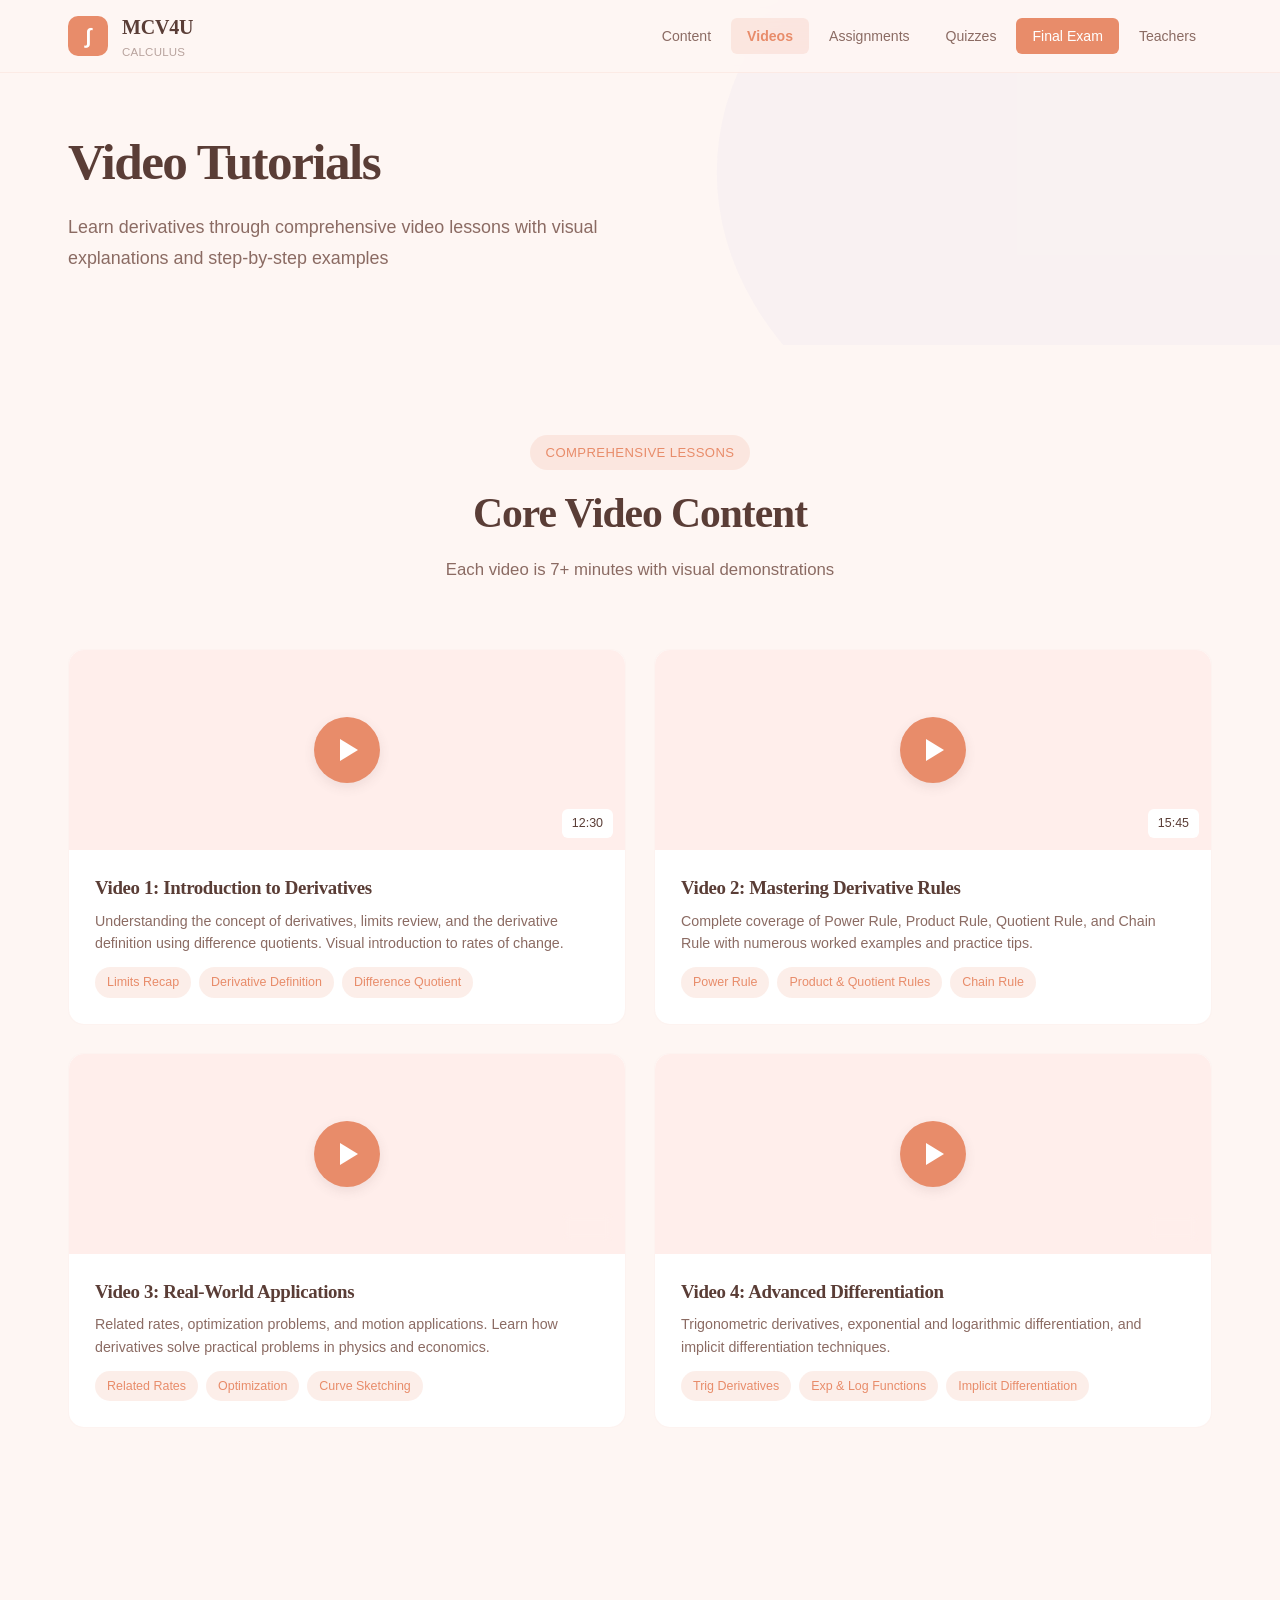
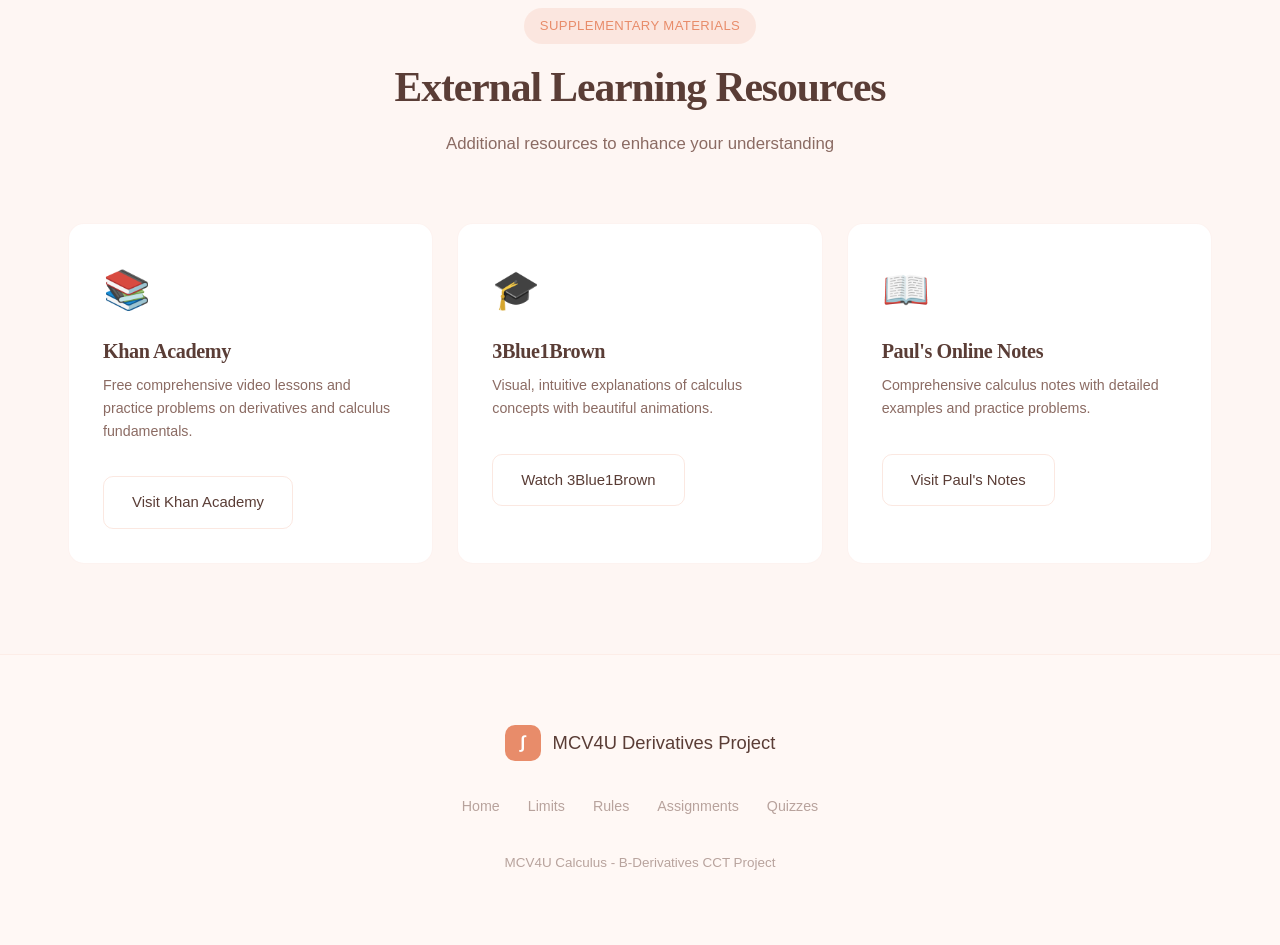
==== videos.html @ 9e5e5e5b "Add files via upload" ====
<!DOCTYPE html>
<html lang="en">
<head>
    <meta charset="UTF-8">
    <meta name="viewport" content="width=device-width, initial-scale=1.0">
    <title>Video Tutorials - MCV4U Derivatives</title>
    <link rel="stylesheet" href="css/style.css">
</head>
<body>
    <nav class="navbar">
        <div class="nav-container">
            <a href="index.html" class="logo">
                <span class="logo-icon">∫</span>
                <span class="logo-text">MCV4U <span class="logo-sub">Calculus</span></span>
            </a>
            <button class="mobile-menu-btn">
                <span></span>
                <span></span>
                <span></span>
            </button>
            <ul class="nav-menu" id="navMenu">
                <li class="nav-item dropdown">
                    <a href="#" class="nav-link">Content</a>
                    <div class="dropdown-content">
                        <a href="limits.html">Limits & Continuity</a>
                        <a href="differentiability.html">Differentiability</a>
                        <a href="rules.html">Derivative Rules</a>
                        <a href="applications.html">Applications</a>
                    </div>
                </li>
                <li class="nav-item"><a href="videos.html" class="nav-link active">Videos</a></li>
                <li class="nav-item"><a href="assignments.html" class="nav-link">Assignments</a></li>
                <li class="nav-item"><a href="quizzes.html" class="nav-link">Quizzes</a></li>
                <li class="nav-item"><a href="final-exam.html" class="nav-link highlight">Final Exam</a></li>
                <li class="nav-item"><a href="teachers.html" class="nav-link">Teachers</a></li>
            </ul>
        </div>
    </nav>

    <section class="page-hero">
        <div class="container">
            <h1>Video Tutorials</h1>
            <p>Learn derivatives through comprehensive video lessons with visual explanations and step-by-step examples</p>
        </div>
    </section>

    <section class="content-section">
        <div class="container">
            <div class="section-header">
                <span class="section-tag">Comprehensive Lessons</span>
                <h2 class="section-title">Core Video Content</h2>
                <p class="section-desc">Each video is 7+ minutes with visual demonstrations</p>
            </div>

            <div class="video-grid">
                <div class="video-card">
                    <div class="video-placeholder">
                        <div class="play-btn" onclick="alert('Video 1: Introduction to Derivatives would play here')"></div>
                        <span class="video-duration">12:30</span>
                    </div>
                    <div class="video-info">
                        <h3>Video 1: Introduction to Derivatives</h3>
                        <p>Understanding the concept of derivatives, limits review, and the derivative definition using difference quotients. Visual introduction to rates of change.</p>
                        <ul class="topic-list" style="margin-top: 12px;">
                            <li>Limits Recap</li>
                            <li>Derivative Definition</li>
                            <li>Difference Quotient</li>
                        </ul>
                    </div>
                </div>

                <div class="video-card">
                    <div class="video-placeholder">
                        <div class="play-btn" onclick="alert('Video 2: Derivative Rules would play here')"></div>
                        <span class="video-duration">15:45</span>
                    </div>
                    <div class="video-info">
                        <h3>Video 2: Mastering Derivative Rules</h3>
                        <p>Complete coverage of Power Rule, Product Rule, Quotient Rule, and Chain Rule with numerous worked examples and practice tips.</p>
                        <ul class="topic-list" style="margin-top: 12px;">
                            <li>Power Rule</li>
                            <li>Product & Quotient Rules</li>
                            <li>Chain Rule</li>
                        </ul>
                    </div>
                </div>

                <div class="video-card">
                    <div class="video-placeholder">
                        <div class="play-btn" onclick="alert('Video 3: Applications of Derivatives would play here')"></div>
                        <span class="video-duration">18:20</span>
                    </div>
                    <div class="video-info">
                        <h3>Video 3: Real-World Applications</h3>
                        <p>Related rates, optimization problems, and motion applications. Learn how derivatives solve practical problems in physics and economics.</p>
                        <ul class="topic-list" style="margin-top: 12px;">
                            <li>Related Rates</li>
                            <li>Optimization</li>
                            <li>Curve Sketching</li>
                        </ul>
                    </div>
                </div>

                <div class="video-card">
                    <div class="video-placeholder">
                        <div class="play-btn" onclick="alert('Video 4: Advanced Differentiation would play here')"></div>
                        <span class="video-duration">14:15</span>
                    </div>
                    <div class="video-info">
                        <h3>Video 4: Advanced Differentiation</h3>
                        <p>Trigonometric derivatives, exponential and logarithmic differentiation, and implicit differentiation techniques.</p>
                        <ul class="topic-list" style="margin-top: 12px;">
                            <li>Trig Derivatives</li>
                            <li>Exp & Log Functions</li>
                            <li>Implicit Differentiation</li>
                        </ul>
                    </div>
                </div>
            </div>
        </div>
    </section>

    <section class="content-section" style="background: var(--dark-2);">
        <div class="container">
            <div class="section-header">
                <span class="section-tag">Supplementary Materials</span>
                <h2 class="section-title">External Learning Resources</h2>
                <p class="section-desc">Additional resources to enhance your understanding</p>
            </div>

            <div class="resources-grid">
                <div class="resource-card">
                    <div class="resource-icon">📚</div>
                    <h3>Khan Academy</h3>
                    <p>Free comprehensive video lessons and practice problems on derivatives and calculus fundamentals.</p>
                    <a href="https://www.khanacademy.org/math/ap-calculus-ab/ab-differentiation-1" target="_blank" class="btn btn-secondary" style="margin-top: 16px;">Visit Khan Academy</a>
                </div>

                <div class="resource-card">
                    <div class="resource-icon">🎓</div>
                    <h3>3Blue1Brown</h3>
                    <p>Visual, intuitive explanations of calculus concepts with beautiful animations.</p>
                    <a href="https://www.youtube.com/playlist?list=PLZHQObOWTQDMsr9K-rj53DwVRMYO3t5Yr" target="_blank" class="btn btn-secondary" style="margin-top: 16px;">Watch 3Blue1Brown</a>
                </div>

                <div class="resource-card">
                    <div class="resource-icon">📖</div>
                    <h3>Paul's Online Notes</h3>
                    <p>Comprehensive calculus notes with detailed examples and practice problems.</p>
                    <a href="https://tutorial.math.lamar.edu/Classes/CalcI/CalcI.aspx" target="_blank" class="btn btn-secondary" style="margin-top: 16px;">Visit Paul's Notes</a>
                </div>
            </div>
        </div>
    </section>

    <footer class="footer">
        <div class="container">
            <div class="footer-content">
                <div class="footer-brand">
                    <span class="logo-icon">∫</span>
                    <span>MCV4U Derivatives Project</span>
                </div>
                <div class="footer-links">
                    <a href="index.html">Home</a>
                    <a href="limits.html">Limits</a>
                    <a href="rules.html">Rules</a>
                    <a href="assignments.html">Assignments</a>
                    <a href="quizzes.html">Quizzes</a>
                </div>
                <div class="footer-bottom">
                    <p>MCV4U Calculus - B-Derivatives CCT Project</p>
                </div>
            </div>
        </div>
    </footer>

    <script src="js/main.js"></script>
</body>
</html>
---- css/style.css ----
:root {
  --primary: #e88c6a;
  --primary-hover: #d97a58;
  --primary-light: rgba(232, 140, 106, 0.15);
  --secondary: #f4a6a0;
  --accent: #e85d9c;
  --success: #22c55e;
  --warning: #f59e0b;
  --danger: #ef4444;

  --bg-primary: #fef6f3;
  --bg-secondary: #fff8f5;
  --bg-tertiary: #ffeeeb;
  --bg-card: #ffffff;
  --bg-elevated: #fff0ec;

  --text-primary: #5a3d36;
  --text-secondary: #8b6b63;
  --text-muted: #b8a39d;
  --text-inverse: #ffffff;

  --border-subtle: rgba(232, 140, 106, 0.1);
  --border-light: rgba(232, 140, 106, 0.2);
  --border-medium: rgba(232, 140, 106, 0.3);

  --shadow-sm: 0 1px 2px rgba(90, 61, 54, 0.08);
  --shadow-md: 0 4px 12px rgba(90, 61, 54, 0.1);
  --shadow-lg: 0 8px 24px rgba(90, 61, 54, 0.12);
  --shadow-xl: 0 16px 48px rgba(90, 61, 54, 0.15);
  --shadow-glow: 0 0 40px rgba(232, 140, 106, 0.2);

  --radius-sm: 6px;
  --radius-md: 10px;
  --radius-lg: 16px;
  --radius-xl: 24px;
}

* {
  margin: 0;
  padding: 0;
  box-sizing: border-box;
}

html {
  scroll-behavior: smooth;
}

body {
  font-family:
    "Inter",
    -apple-system,
    BlinkMacSystemFont,
    "Segoe UI",
    sans-serif;
  background-color: var(--bg-primary);
  color: var(--text-primary);
  line-height: 1.65;
  overflow-x: hidden;
  -webkit-font-smoothing: antialiased;
  -moz-osx-font-smoothing: grayscale;
}

::selection {
  background-color: var(--primary);
  color: var(--text-inverse);
}

h1,
h2,
h3,
h4,
h5,
h6 {
  font-family: "Playfair Display", Georgia, serif;
  font-weight: 600;
  line-height: 1.25;
  letter-spacing: -0.02em;
  color: var(--text-primary);
}

a {
  text-decoration: none;
  color: inherit;
  transition: all 0.25s cubic-bezier(0.4, 0, 0.2, 1);
}

ul {
  list-style: none;
}

.container {
  max-width: 1200px;
  margin: 0 auto;
  padding: 0 28px;
}

/* Buttons */
.btn {
  display: inline-flex;
  align-items: center;
  justify-content: center;
  gap: 8px;
  padding: 13px 28px;
  border-radius: var(--radius-md);
  font-weight: 500;
  font-size: 0.93rem;
  cursor: pointer;
  border: none;
  transition: all 0.25s cubic-bezier(0.4, 0, 0.2, 1);
  position: relative;
  overflow: hidden;
}

.btn-primary {
  background-color: var(--primary);
  color: var(--text-inverse);
  box-shadow:
    var(--shadow-md),
    0 0 20px rgba(225, 151, 91, 0.25);
}

.btn-primary:hover {
  background-color: var(--primary-hover);
  transform: translateY(-2px);
  box-shadow:
    var(--shadow-lg),
    0 0 30px rgba(225, 151, 91, 0.35);
}

.btn-secondary {
  background-color: transparent;
  color: var(--text-primary);
  border: 1.5px solid var(--border-light);
}

.btn-secondary:hover {
  background-color: var(--bg-tertiary);
  border-color: var(--primary);
  color: var(--primary);
}

/* Navigation */
.navbar {
  position: fixed;
  top: 0;
  left: 0;
  right: 0;
  z-index: 1000;
  background-color: rgba(254, 246, 243, 0.92);
  backdrop-filter: blur(16px) saturate(180%);
  -webkit-backdrop-filter: blur(16px) saturate(180%);
  border-bottom: 1px solid var(--border-subtle);
  transition: all 0.3s ease;
}

.navbar.scrolled {
  background-color: rgba(254, 246, 243, 0.98);
  box-shadow: var(--shadow-sm);
}

.nav-container {
  max-width: 1200px;
  margin: 0 auto;
  padding: 0 28px;
  display: flex;
  align-items: center;
  justify-content: space-between;
  height: 72px;
}

.logo {
  display: flex;
  align-items: center;
  gap: 14px;
}

.logo-icon {
  width: 40px;
  height: 40px;
  background-color: var(--primary);
  border-radius: var(--radius-md);
  display: flex;
  align-items: center;
  justify-content: center;
  font-size: 1.3rem;
  font-weight: 700;
  color: var(--text-inverse);
  letter-spacing: -0.05em;
}

.logo-text {
  font-family: "Playfair Display", serif;
  font-size: 1.25rem;
  font-weight: 600;
  color: var(--text-primary);
  letter-spacing: -0.01em;
}

.logo-sub {
  font-family: "Inter", sans-serif;
  font-size: 0.72rem;
  color: var(--text-muted);
  font-weight: 400;
  display: block;
  margin-top: -1px;
  letter-spacing: 0.02em;
  text-transform: uppercase;
}

.nav-menu {
  display: flex;
  align-items: center;
  gap: 4px;
}

.nav-item {
  position: relative;
}

.nav-link {
  padding: 10px 16px;
  font-size: 0.88rem;
  font-weight: 500;
  color: var(--text-secondary);
  border-radius: var(--radius-sm);
  transition: all 0.2s ease;
}

.nav-link:hover {
  color: var(--text-primary);
  background-color: var(--bg-tertiary);
}

.nav-link.active {
  color: var(--primary);
  background-color: var(--primary-light);
  font-weight: 600;
}

.nav-link.highlight {
  background-color: var(--primary);
  color: var(--text-inverse);
}

.nav-link.highlight:hover {
  background-color: var(--primary-hover);
}

.dropdown {
  position: relative;
}

.dropdown-content {
  position: absolute;
  top: calc(100% + 8px);
  left: 0;
  min-width: 210px;
  background-color: var(--bg-elevated);
  border: 1px solid var(--border-light);
  border-radius: var(--radius-md);
  padding: 8px;
  opacity: 0;
  visibility: hidden;
  transform: translateY(8px) scale(0.97);
  transition: all 0.2s cubic-bezier(0.4, 0, 0.2, 1);
  box-shadow: var(--shadow-xl);
}

.dropdown:hover .dropdown-content {
  opacity: 1;
  visibility: visible;
  transform: translateY(0) scale(1);
}

.dropdown-content a {
  display: block;
  padding: 11px 14px;
  font-size: 0.88rem;
  color: var(--text-secondary);
  border-radius: var(--radius-sm);
  transition: all 0.15s ease;
}

.dropdown-content a:hover {
  background-color: var(--primary-light);
  color: var(--primary);
}

.mobile-menu-btn {
  display: none;
  flex-direction: column;
  gap: 5px;
  background: none;
  border: none;
  cursor: pointer;
  padding: 8px;
  border-radius: var(--radius-sm);
  transition: background-color 0.2s ease;
}

.mobile-menu-btn:hover {
  background-color: var(--bg-tertiary);
}

.mobile-menu-btn span {
  width: 22px;
  height: 2px;
  background-color: var(--text-primary);
  transition: all 0.3s cubic-bezier(0.4, 0, 0.2, 1);
  border-radius: 2px;
}

.mobile-menu-btn.active span:nth-child(1) {
  transform: rotate(45deg) translate(5px, 5px);
}

.mobile-menu-btn.active span:nth-child(2) {
  opacity: 0;
}

.mobile-menu-btn.active span:nth-child(3) {
  transform: rotate(-45deg) translate(5px, -5px);
}

/* Hero Section */
.hero {
  min-height: 100vh;
  display: flex;
  align-items: center;
  padding: 100px 24px 80px;
  position: relative;
  overflow: hidden;
}

.hero-bg {
  position: absolute;
  inset: 0;
  background-color: var(--bg-primary);
}

.hero-bg::before {
  content: "";
  position: absolute;
  top: -20%;
  right: -15%;
  width: 700px;
  height: 700px;
  background-color: rgba(91, 110, 225, 0.04);
  border-radius: 50%;
  filter: blur(60px);
}

.hero-bg::after {
  content: "";
  position: absolute;
  bottom: -20%;
  left: -10%;
  width: 550px;
  height: 550px;
  background-color: rgba(124, 108, 240, 0.03);
  border-radius: 50%;
  filter: blur(50px);
}

.hero-content {
  position: relative;
  z-index: 1;
  max-width: 1200px;
  margin: 0 auto;
  padding: 0 28px;
  text-align: center;
}

.hero .container {
  display: grid;
  grid-template-columns: 1fr 1fr;
  gap: 70px;
  align-items: center;
  position: relative;
  z-index: 1;
}

.hero-badge {
  display: inline-flex;
  align-items: center;
  gap: 8px;
  padding: 7px 16px;
  background-color: var(--primary-light);
  border: 1px solid rgba(91, 110, 225, 0.2);
  border-radius: 50px;
  font-size: 0.82rem;
  font-weight: 500;
  color: var(--primary);
  margin-bottom: 24px;
  letter-spacing: 0.02em;
}

.hero-title {
  font-size: 4.2rem;
  font-weight: 700;
  margin-bottom: 24px;
  color: var(--text-primary);
  letter-spacing: -0.03em;
  line-height: 1.08;
  min-height: 1.2em;
}

.hero-subtitle {
  font-size: 1.18rem;
  color: var(--text-secondary);
  max-width: 480px;
  margin-bottom: 36px;
  line-height: 1.75;
}

.hero-actions {
  display: flex;
  gap: 14px;
  margin-bottom: 56px;
}

.hero-stats {
  display: flex;
  gap: 48px;
}

.stat-item {
  text-align: center;
}

.stat-number {
  display: block;
  font-size: 2.2rem;
  font-weight: 700;
  color: var(--primary);
  font-family: "Inter", sans-serif;
  letter-spacing: -0.03em;
}

.stat-label {
  font-size: 0.84rem;
  color: var(--text-muted);
  margin-top: 4px;
}

.hero-illustration {
  position: relative;
  display: flex;
  align-items: center;
  justify-content: center;
}

.function-plot {
  background-color: var(--bg-card);
  border: 1px solid var(--border-light);
  border-radius: var(--radius-xl);
  padding: 32px;
  height: 380px;
  width: 100%;
  backdrop-filter: blur(8px);
  box-shadow: var(--shadow-glow);
}

/* Section Styling */
.section-header {
  text-align: center;
  margin-bottom: 64px;
}

.section-tag {
  display: inline-flex;
  align-items: center;
  gap: 8px;
  padding: 7px 16px;
  background-color: var(--primary-light);
  border-radius: 50px;
  font-size: 0.82rem;
  font-weight: 500;
  color: var(--primary);
  margin-bottom: 18px;
  letter-spacing: 0.03em;
  text-transform: uppercase;
}

.section-title {
  font-size: 2.6rem;
  margin-bottom: 16px;
  letter-spacing: -0.025em;
}

.section-desc {
  color: var(--text-secondary);
  max-width: 580px;
  margin: 0 auto;
  font-size: 1.05rem;
  line-height: 1.7;
}

/* Topics Section */
.topics-section {
  padding: 110px 0;
}

.topics-grid {
  display: grid;
  grid-template-columns: repeat(2, 1fr);
  gap: 24px;
}

.topic-card {
  background-color: var(--bg-card);
  border: 1px solid var(--border-subtle);
  border-radius: var(--radius-lg);
  padding: 32px;
  display: flex;
  align-items: flex-start;
  gap: 22px;
  transition: all 0.3s cubic-bezier(0.4, 0, 0.2, 1);
  position: relative;
  overflow: hidden;
}

.topic-card::before {
  content: "";
  position: absolute;
  top: 0;
  left: 0;
  right: 0;
  height: 2px;
  background-color: var(--primary);
  transform: scaleX(0);
  transform-origin: left;
  transition: transform 0.3s ease;
}

.topic-card:hover {
  transform: translateY(-6px);
  border-color: var(--border-medium);
  box-shadow: var(--shadow-xl);
  background-color: var(--bg-tertiary);
}

.topic-card:hover::before {
  transform: scaleX(1);
}

.topic-icon {
  width: 68px;
  height: 68px;
  min-width: 68px;
  background-color: var(--primary);
  border-radius: var(--radius-md);
  display: flex;
  align-items: center;
  justify-content: center;
  font-family: "JetBrains Mono", monospace;
  font-size: 1.2rem;
  font-weight: 600;
  color: var(--text-inverse);
}

.topic-content {
  flex: 1;
}

.topic-content h3 {
  font-size: 1.28rem;
  margin-bottom: 10px;
  font-weight: 600;
}

.topic-content p {
  color: var(--text-secondary);
  font-size: 0.9rem;
  margin-bottom: 14px;
  line-height: 1.6;
}

.topic-list {
  display: flex;
  flex-wrap: wrap;
  gap: 8px;
}

.topic-list li {
  font-size: 0.78rem;
  padding: 5px 12px;
  background-color: var(--primary-light);
  color: var(--primary);
  border-radius: 50px;
  font-weight: 500;
}

.topic-arrow {
  font-size: 1.4rem;
  color: var(--text-muted);
  opacity: 0;
  transform: translateX(-8px);
  transition: all 0.3s ease;
  align-self: center;
}

.topic-card:hover .topic-arrow {
  opacity: 1;
  transform: translateX(0);
  color: var(--primary);
}

/* KATC Section */
.katc-section {
  padding: 110px 0;
  background-color: var(--bg-secondary);
  position: relative;
}

.katc-section::before {
  content: "";
  position: absolute;
  top: 0;
  left: 0;
  right: 0;
  height: 1px;
  background-color: var(--border-subtle);
}

.katc-grid {
  display: grid;
  grid-template-columns: repeat(4, 1fr);
  gap: 24px;
}

.katc-card {
  background-color: var(--bg-card);
  border: 1px solid var(--border-subtle);
  border-radius: var(--radius-lg);
  padding: 32px 24px;
  text-align: center;
  transition: all 0.3s cubic-bezier(0.4, 0, 0.2, 1);
  position: relative;
  overflow: hidden;
}

.katc-card:hover {
  transform: translateY(-6px);
  box-shadow: var(--shadow-xl);
}

.katc-card.knowledge:hover {
  border-color: var(--primary);
}
.katc-card.application:hover {
  border-color: var(--success);
}
.katc-card.thinking:hover {
  border-color: var(--warning);
}
.katc-card.communication:hover {
  border-color: var(--accent);
}

.katc-icon {
  width: 58px;
  height: 58px;
  border-radius: 50%;
  display: flex;
  align-items: center;
  justify-content: center;
  font-size: 1.4rem;
  font-weight: 700;
  color: var(--text-inverse);
  margin: 0 auto 22px;
}

.knowledge .katc-icon {
  background-color: var(--primary);
}
.application .katc-icon {
  background-color: var(--success);
}
.thinking .katc-icon {
  background-color: var(--warning);
}
.communication .katc-icon {
  background-color: var(--accent);
}

.katc-card h3 {
  font-size: 1.15rem;
  margin-bottom: 12px;
}

.katc-card p {
  color: var(--text-secondary);
  font-size: 0.88rem;
  margin-bottom: 20px;
  line-height: 1.6;
}

.katc-topics {
  text-align: left;
}

.katc-topics li {
  font-size: 0.83rem;
  color: var(--text-muted);
  padding: 7px 0;
  border-bottom: 1px solid var(--border-subtle);
}

.katc-topics li:last-child {
  border-bottom: none;
}

/* Resources Section */
.resources-section {
  padding: 110px 0;
}

.resources-grid {
  display: grid;
  grid-template-columns: repeat(3, 1fr);
  gap: 24px;
}

.resource-card {
  background-color: var(--bg-card);
  border: 1px solid var(--border-subtle);
  border-radius: var(--radius-lg);
  padding: 34px;
  transition: all 0.3s cubic-bezier(0.4, 0, 0.2, 1);
  position: relative;
  overflow: hidden;
}

.resource-card::before {
  content: "";
  position: absolute;
  top: 0;
  left: 0;
  right: 0;
  bottom: 0;
  background-color: var(--primary);
  opacity: 0;
  transition: opacity 0.3s ease;
  pointer-events: none;
}

.resource-card:hover {
  transform: translateY(-6px);
  border-color: var(--primary);
  box-shadow: var(--shadow-xl), var(--shadow-glow);
}

.resource-card.featured {
  background-color: var(--bg-tertiary);
  border-color: var(--primary);
  border-width: 1.5px;
}

.resource-card.featured::before {
  opacity: 0.03;
}

.resource-icon {
  font-size: 2.4rem;
  margin-bottom: 18px;
  filter: grayscale(0.2);
}

.resource-card h3 {
  font-size: 1.26rem;
  margin-bottom: 10px;
}

.resource-card p {
  color: var(--text-secondary);
  font-size: 0.89rem;
  margin-bottom: 18px;
  line-height: 1.6;
}

.resource-meta {
  display: flex;
  gap: 10px;
  flex-wrap: wrap;
}

.resource-count {
  padding: 5px 12px;
  background-color: var(--primary-light);
  color: var(--primary);
  border-radius: 50px;
  font-size: 0.78rem;
  font-weight: 500;
}

.resource-format {
  padding: 5px 12px;
  background-color: rgba(34, 197, 94, 0.12);
  color: var(--success);
  border-radius: 50px;
  font-size: 0.78rem;
  font-weight: 500;
}

/* Timeline Section */
.timeline-section {
  padding: 110px 0;
  background-color: var(--bg-secondary);
}

.timeline {
  max-width: 800px;
  margin: 0 auto;
  position: relative;
}

.timeline::before {
  content: "";
  position: absolute;
  left: 50%;
  transform: translateX(-50%);
  width: 2px;
  height: 100%;
  background-color: var(--border-light);
}

.timeline-item {
  position: relative;
  margin-bottom: 48px;
  display: flex;
}

.timeline-item:last-child {
  margin-bottom: 0;
}

.timeline-date {
  position: absolute;
  left: 50%;
  transform: translateX(-50%);
  width: 78px;
  height: 78px;
  background-color: var(--bg-tertiary);
  border: 2px solid var(--border-light);
  border-radius: 50%;
  display: flex;
  align-items: center;
  justify-content: center;
  font-size: 0.88rem;
  font-weight: 600;
  z-index: 1;
  color: var(--text-secondary);
  transition: all 0.3s ease;
}

.timeline-item.completed .timeline-date {
  background-color: var(--primary);
  border-color: var(--primary);
  color: var(--text-inverse);
}

.timeline-content {
  flex: 1;
  padding: 0 62px;
}

.timeline-item:nth-child(odd) .timeline-content {
  text-align: right;
}

.timeline-content h4 {
  font-size: 1.08rem;
  margin-bottom: 8px;
  font-weight: 600;
}

.timeline-content p {
  color: var(--text-muted);
  font-size: 0.89rem;
}

/* Footer */
.footer {
  padding: 70px 0;
  border-top: 1px solid var(--border-subtle);
  background-color: var(--bg-secondary);
}

.footer-content {
  display: flex;
  flex-direction: column;
  align-items: center;
  gap: 28px;
}

.footer-brand {
  display: flex;
  align-items: center;
  gap: 12px;
  font-size: 1.15rem;
  font-weight: 500;
}

.footer-brand .logo-icon {
  width: 36px;
  height: 36px;
  font-size: 1.1rem;
}

.footer-links {
  display: flex;
  gap: 28px;
  flex-wrap: wrap;
  justify-content: center;
}

.footer-links a {
  color: var(--text-muted);
  font-size: 0.89rem;
  font-weight: 400;
  padding: 6px 0;
  position: relative;
}

.footer-links a::after {
  content: "";
  position: absolute;
  bottom: 0;
  left: 0;
  width: 0;
  height: 1.5px;
  background-color: var(--primary);
  transition: width 0.25s ease;
}

.footer-links a:hover {
  color: var(--primary);
}

.footer-links a:hover::after {
  width: 100%;
}

.footer-bottom {
  color: var(--text-muted);
  font-size: 0.84rem;
}

/* ========================================
   Content Pages Styles
   ======================================== */

.page-hero {
  padding: 130px 0 70px;
  background-color: var(--bg-primary);
  position: relative;
  overflow: hidden;
}

.page-hero::before {
  content: "";
  position: absolute;
  top: 0;
  right: 0;
  width: 55%;
  height: 100%;
  background-color: rgba(91, 110, 225, 0.03);
  clip-path: ellipse(70% 100% at 90% 50%);
}

.page-hero .container {
  position: relative;
  z-index: 1;
}

.page-hero h1 {
  font-size: 3.2rem;
  margin-bottom: 18px;
  letter-spacing: -0.03em;
}

.page-hero p {
  color: var(--text-secondary);
  font-size: 1.12rem;
  max-width: 620px;
  line-height: 1.75;
}

.content-section {
  padding: 90px 0;
}

.content-section:nth-child(even) {
  background-color: var(--bg-secondary);
}

.concept-block {
  background-color: var(--bg-card);
  border: 1px solid var(--border-subtle);
  border-radius: var(--radius-lg);
  padding: 42px;
  margin-bottom: 28px;
  transition: border-color 0.3s ease;
}

.concept-block:hover {
  border-color: var(--border-light);
}

.concept-block h2 {
  font-size: 1.72rem;
  margin-bottom: 22px;
  color: var(--primary);
  font-weight: 600;
}

.concept-block p {
  color: var(--text-primary);
  line-height: 1.8;
  margin-bottom: 20px;
}

.formula-box {
  background-color: var(--bg-tertiary);
  border: 1px solid rgba(91, 110, 225, 0.2);
  border-left: 3px solid var(--primary);
  border-radius: var(--radius-md);
  padding: 26px 28px;
  margin: 22px 0;
  text-align: center;
}

.formula-box .formula {
  font-family: "JetBrains Mono", "Fira Code", monospace;
  font-size: 1.52rem;
  color: var(--text-primary);
  margin-bottom: 10px;
  letter-spacing: 0.01em;
}

.formula-box .formula-label {
  font-size: 0.84rem;
  color: var(--text-muted);
  font-style: italic;
}

.example-box {
  background-color: rgba(34, 197, 94, 0.06);
  border: 1px solid rgba(34, 197, 94, 0.2);
  border-left: 3px solid var(--success);
  border-radius: var(--radius-md);
  padding: 26px;
  margin: 22px 0;
}

.example-box h4 {
  color: var(--success);
  margin-bottom: 14px;
  font-size: 1.05rem;
}

.example-box .solution {
  margin-top: 18px;
  padding-top: 18px;
  border-top: 1px solid rgba(34, 197, 94, 0.15);
}

.example-box .solution p {
  margin-bottom: 8px;
  line-height: 1.7;
}

.step-box {
  background-color: var(--bg-tertiary);
  border-radius: var(--radius-sm);
  padding: 18px 22px;
  margin: 14px 0;
  border-left: 3px solid var(--primary);
}

.step-box p {
  margin-bottom: 6px;
  line-height: 1.65;
}

.theorem-box {
  background-color: var(--primary-light);
  border: 1px solid rgba(91, 110, 225, 0.25);
  border-radius: var(--radius-md);
  padding: 26px;
  margin: 22px 0;
}

.theorem-box h4 {
  color: var(--primary);
  margin-bottom: 14px;
  font-size: 1.05rem;
}

.note-box {
  background-color: rgba(245, 158, 11, 0.07);
  border: 1px solid rgba(245, 158, 11, 0.2);
  border-left: 3px solid var(--warning);
  border-radius: var(--radius-sm);
  padding: 16px 20px;
  margin: 16px 0;
}

.note-box strong {
  color: var(--warning);
}

/* Video Section */
.video-grid {
  display: grid;
  grid-template-columns: repeat(2, 1fr);
  gap: 28px;
}

.video-card {
  background-color: var(--bg-card);
  border: 1px solid var(--border-subtle);
  border-radius: var(--radius-lg);
  overflow: hidden;
  transition: all 0.3s cubic-bezier(0.4, 0, 0.2, 1);
}

.video-card:hover {
  transform: translateY(-6px);
  box-shadow: var(--shadow-xl);
  border-color: var(--border-light);
}

.video-placeholder {
  background-color: var(--bg-tertiary);
  height: 200px;
  display: flex;
  align-items: center;
  justify-content: center;
  position: relative;
}

.play-btn {
  width: 66px;
  height: 66px;
  background-color: var(--primary);
  border-radius: 50%;
  display: flex;
  align-items: center;
  justify-content: center;
  cursor: pointer;
  transition: all 0.3s cubic-bezier(0.4, 0, 0.2, 1);
  box-shadow: var(--shadow-md);
}

.play-btn:hover {
  transform: scale(1.08);
  box-shadow:
    var(--shadow-lg),
    0 0 20px rgba(91, 110, 225, 0.3);
}

.play-btn::after {
  content: "";
  width: 0;
  height: 0;
  border-left: 18px solid var(--text-inverse);
  border-top: 11px solid transparent;
  border-bottom: 11px solid transparent;
  margin-left: 4px;
}

.video-duration {
  position: absolute;
  bottom: 12px;
  right: 12px;
  background-color: rgb(255, 255, 255);
  padding: 4px 10px;
  border-radius: var(--radius-sm);
  font-size: 0.78rem;
  font-weight: 500;
  backdrop-filter: blur(4px);
}

.video-info {
  padding: 26px;
}

.video-info h3 {
  font-size: 1.18rem;
  margin-bottom: 10px;
  font-weight: 600;
}

.video-info p {
  color: var(--text-secondary);
  font-size: 0.89rem;
  line-height: 1.6;
}

/* Quiz Section */
.quiz-grid {
  display: grid;
  grid-template-columns: repeat(3, 1fr);
  gap: 24px;
}

.quiz-card {
  background-color: var(--bg-card);
  border: 1px solid var(--border-subtle);
  border-radius: var(--radius-lg);
  padding: 34px 28px;
  text-align: center;
  transition: all 0.3s cubic-bezier(0.4, 0, 0.2, 1);
  cursor: pointer;
  position: relative;
  overflow: hidden;
}

.quiz-card::after {
  content: "";
  position: absolute;
  inset: 0;
  background-color: var(--primary);
  opacity: 0;
  transition: opacity 0.3s ease;
  pointer-events: none;
}

.quiz-card:hover {
  transform: translateY(-6px);
  border-color: var(--primary);
  box-shadow: var(--shadow-xl), var(--shadow-glow);
}

.quiz-card h3 {
  font-size: 1.26rem;
  margin-bottom: 14px;
  font-weight: 600;
}

.quiz-card p {
  color: var(--text-secondary);
  font-size: 0.89rem;
  margin-bottom: 22px;
  line-height: 1.6;
}

.quiz-badge {
  display: inline-block;
  padding: 6px 16px;
  background-color: var(--primary-light);
  color: var(--primary);
  border-radius: 50px;
  font-size: 0.82rem;
  font-weight: 500;
}

/* Interactive Quiz */
.quiz-container {
  background-color: var(--bg-card);
  border: 1px solid var(--border-subtle);
  border-radius: var(--radius-lg);
  padding: 44px;
  max-width: 800px;
  margin: 0 auto;
}

.quiz-question {
  font-size: 1.28rem;
  margin-bottom: 32px;
  font-weight: 500;
  line-height: 1.5;
}

.quiz-options {
  display: flex;
  flex-direction: column;
  gap: 12px;
}

.quiz-option {
  background-color: var(--bg-tertiary);
  border: 2px solid var(--border-subtle);
  border-radius: var(--radius-md);
  padding: 17px 22px;
  cursor: pointer;
  transition: all 0.25s cubic-bezier(0.4, 0, 0.2, 1);
  text-align: left;
  font-size: 0.93rem;
}

.quiz-option:hover {
  border-color: var(--primary);
  background-color: var(--primary-light);
}

.quiz-option.selected {
  border-color: var(--primary);
  background-color: var(--primary-light);
}

.quiz-option.correct {
  border-color: var(--success);
  background-color: rgba(34, 197, 94, 0.1);
}

.quiz-option.incorrect {
  border-color: var(--danger);
  background-color: rgba(239, 68, 68, 0.1);
}

/* Assignment Section */
.assignment-list {
  display: flex;
  flex-direction: column;
  gap: 20px;
}

.assignment-card {
  background-color: var(--bg-card);
  border: 1px solid var(--border-subtle);
  border-radius: var(--radius-lg);
  padding: 32px;
  display: flex;
  align-items: flex-start;
  gap: 26px;
  transition: all 0.3s cubic-bezier(0.4, 0, 0.2, 1);
}

.assignment-card:hover {
  border-color: var(--border-light);
  box-shadow: var(--shadow-md);
}

.assignment-number {
  width: 52px;
  height: 52px;
  background-color: var(--primary);
  border-radius: var(--radius-md);
  display: flex;
  align-items: center;
  justify-content: center;
  font-size: 1.2rem;
  font-weight: 700;
  flex-shrink: 0;
  color: var(--text-inverse);
}

.assignment-content {
  flex: 1;
}

.assignment-content h3 {
  font-size: 1.2rem;
  margin-bottom: 10px;
  font-weight: 600;
}

.assignment-content p {
  color: var(--text-secondary);
  font-size: 0.89rem;
  margin-bottom: 14px;
  line-height: 1.6;
}

.assignment-topics {
  display: flex;
  flex-wrap: wrap;
  gap: 8px;
}

.assignment-topics span {
  font-size: 0.78rem;
  padding: 5px 12px;
  background-color: var(--primary-light);
  color: var(--primary);
  border-radius: 50px;
  font-weight: 500;
}

.solution-box {
  background-color: var(--bg-tertiary) !important;
  border: 1px solid rgba(252, 177, 116, 0.2);
  border-radius: var(--radius-md) !important;
  padding: 32px;
  margin-top: -16px;
}

/* Final Exam */
.exam-header {
  background-color: var(--bg-tertiary) !important;
  border: 1.5px solid var(--primary);
  border-radius: var(--radius-xl);
  padding: 48px;
  text-align: center;
  margin-bottom: 44px;
  position: relative;
  overflow: hidden;
}

.exam-header::before {
  content: "";
  position: absolute;
  top: 0;
  left: 0;
  right: 0;
  height: 3px;
  background-color: var(--primary);
}

.exam-header h1 {
  font-size: 2.6rem;
  margin-bottom: 18px;
  letter-spacing: -0.025em;
}

.exam-header p {
  color: var(--text-secondary);
  max-width: 620px;
  margin: 0 auto;
  font-size: 1.05rem;
  line-height: 1.7;
}

.katc-indicator {
  display: flex;
  justify-content: center;
  gap: 18px;
  margin-top: 24px;
}

.katc-indicator span {
  width: 44px;
  height: 44px;
  border-radius: 50%;
  display: flex;
  align-items: center;
  justify-content: center;
  font-weight: 700;
  font-size: 1.05rem;
  color: var(--text-inverse);
}

.exam-section {
  background-color: var(--bg-card);
  border: 1px solid var(--border-subtle);
  border-radius: var(--radius-lg);
  padding: 42px;
  margin-bottom: 28px;
}

.exam-section h2 {
  font-size: 1.48rem;
  margin-bottom: 28px;
  padding-bottom: 18px;
  border-bottom: 2px solid var(--primary);
  color: var(--primary);
  font-weight: 600;
}

.exam-question {
  margin-bottom: 34px;
}

.exam-question:last-child {
  margin-bottom: 0;
}

.exam-question h3 {
  font-size: 1.08rem;
  margin-bottom: 14px;
  color: var(--primary);
  font-weight: 600;
}

.exam-question p {
  margin-bottom: 18px;
  line-height: 1.75;
}

.solution-toggle {
  background-color: var(--bg-tertiary);
  border: 1px solid rgba(34, 197, 94, 0.2);
  border-radius: var(--radius-sm);
  padding: 16px 20px;
  margin-top: 18px;
  cursor: pointer;
  transition: all 0.2s ease;
  font-size: 0.92rem;
}

.solution-toggle:hover {
  background-color: rgba(34, 197, 94, 0.08);
  border-color: rgba(34, 197, 94, 0.35);
}

.solution-toggle strong {
  color: var(--success);
}

.solution-content {
  margin-top: 18px;
  padding-top: 18px;
  border-top: 1px solid rgba(34, 197, 94, 0.15);
  display: none;
}

.solution-content.show {
  display: block;
}

.solution-content p {
  margin-bottom: 10px;
  line-height: 1.7;
}

/* Teachers Page */
.teachers-grid {
  display: grid;
  grid-template-columns: repeat(2, 1fr);
  gap: 36px;
}

.teacher-card {
  background-color: var(--bg-card);
  border: 1px solid var(--border-subtle);
  border-radius: var(--radius-lg);
  padding: 44px;
  text-align: center;
  transition: all 0.3s ease;
}

.teacher-card:hover {
  border-color: var(--border-light);
  box-shadow: var(--shadow-lg);
}

.teacher-avatar {
  width: 110px;
  height: 110px;
  background-color: var(--primary);
  border-radius: 50%;
  margin: 0 auto 22px;
  display: flex;
  align-items: center;
  justify-content: center;
  font-size: 2.4rem;
  font-weight: 700;
  color: var(--text-inverse);
}

.teacher-card h3 {
  font-size: 1.4rem;
  margin-bottom: 8px;
}

.teacher-role {
  color: var(--primary);
  font-size: 0.88rem;
  margin-bottom: 18px;
  font-weight: 500;
}

.teacher-card p {
  color: var(--text-secondary);
  font-size: 0.9rem;
  line-height: 1.65;
}

/* Game Styles */
.game-container {
  background-color: var(--bg-card);
  border: 1px solid var(--border-subtle);
  border-radius: var(--radius-lg);
  padding: 44px;
  max-width: 800px;
  margin: 0 auto;
}

.game-header {
  text-align: center;
  margin-bottom: 34px;
}

.game-score {
  font-size: 2rem;
  font-weight: 700;
  color: var(--primary);
  font-family: "Inter", sans-serif;
}

.game-timer {
  font-size: 1.15rem;
  color: var(--text-muted);
  margin-top: 6px;
}

.drag-blocks {
  display: flex;
  flex-wrap: wrap;
  gap: 12px;
  margin-bottom: 28px;
  padding: 22px;
  background-color: var(--bg-tertiary);
  border-radius: var(--radius-md);
  min-height: 90px;
}

.drag-block {
  padding: 11px 18px;
  background-color: var(--primary);
  border-radius: var(--radius-sm);
  cursor: grab;
  user-select: none;
  font-size: 0.92rem;
  font-weight: 500;
  color: var(--text-inverse);
  transition: all 0.2s ease;
}

.drag-block:active {
  cursor: grabbing;
  transform: scale(1.03);
}

.drop-zone {
  border: 2px dashed var(--border-light);
  border-radius: var(--radius-md);
  padding: 34px;
  min-height: 140px;
  display: flex;
  flex-wrap: wrap;
  gap: 12px;
  align-items: center;
  justify-content: center;
  transition: all 0.25s ease;
}

.drop-zone.drag-over {
  border-color: var(--primary);
  background-color: var(--primary-light);
}

/* Responsive Design */
@media (max-width: 1024px) {
  .hero .container {
    grid-template-columns: 1fr;
    text-align: center;
  }

  .hero-content {
    text-align: center;
  }

  .hero-subtitle {
    margin: 0 auto 36px;
  }

  .hero-actions {
    justify-content: center;
  }

  .hero-stats {
    justify-content: center;
  }

  .hero-illustration {
    display: none;
  }

  .topics-grid {
    grid-template-columns: 1fr;
  }

  .katc-grid {
    grid-template-columns: repeat(2, 1fr);
  }

  .resources-grid {
    grid-template-columns: 1fr;
  }

  .video-grid {
    grid-template-columns: 1fr;
  }

  .quiz-grid {
    grid-template-columns: 1fr;
  }

  .teachers-grid {
    grid-template-columns: 1fr;
  }

  .timeline::before {
    left: 38px;
  }

  .timeline-date {
    left: 38px;
  }

  .timeline-item .timeline-content {
    padding-left: 96px !important;
    text-align: left !important;
  }
}

@media (max-width: 768px) {
  .nav-menu {
    display: none;
    position: absolute;
    top: 72px;
    left: 0;
    right: 0;
    background-color: var(--bg-card);
    flex-direction: column;
    padding: 16px 24px;
    border-bottom: 1px solid var(--border-subtle);
    box-shadow: var(--shadow-xl);
    gap: 8px;
    border-radius: 0 0 var(--radius-lg) var(--radius-lg);
  }
  .footer-bottom p{
    text-align: center;
  }
  .exam-header{
    margin-top: 50px;
  }

  .nav-menu.active {
    display: flex;
  }

  .nav-menu .nav-item {
    width: 100%;
  }

  .nav-menu .nav-link {
    display: block;
    padding: 14px 20px;
    border-radius: var(--radius-md);
    text-align: center;
    font-size: 1rem;
    transition: all 0.25s ease;
  }

  .nav-menu .nav-link:hover {
    background-color: var(--bg-tertiary);
    transform: translateX(4px);
  }

  .nav-menu .nav-link.active {
    background-color: var(--primary-light);
    color: var(--primary);
    font-weight: 600;
  }

  .nav-menu .nav-link.highlight {
    margin-top: 8px;
    background-color: var(--primary);
    color: var(--text-inverse);
  }

  .dropdown {
    position: relative;
  }

  .dropdown-content {
    position: static;
    display: none;
    background-color: var(--bg-tertiary);
    box-shadow: none;
    border-radius: var(--radius-md);
    margin-top: 8px;
    padding: 8px;
    opacity: 1;
    visibility: visible;
    transform: none;
    border: 1px solid var(--border-subtle);
  }

  .dropdown.active .dropdown-content {
    display: flex;
    flex-direction: column;
  }

  .dropdown-content a {
    padding: 12px 16px;
    text-align: center;
    border-radius: var(--radius-sm);
  }

  .mobile-menu-btn {
    display: flex;
  }

  .hero-title {
    font-size: 2.8rem;
  }

  .section-title {
    font-size: 2rem;
  }

  .page-hero h1 {
    font-size: 2.4rem;
  }

  .katc-grid {
    grid-template-columns: 1fr;
  }

  .hero-stats {
    flex-wrap: wrap;
    gap: 24px;
  }

  .concept-block {
    padding: 28px;
  }

  .formula-box .formula {
    font-size: 1.2rem;
  }

  .container {
    padding: 0 20px;
  }

  .topics-section,
  .katc-section,
  .resources-section,
  .timeline-section {
    padding: 70px 0;
  }

  .content-section {
    padding: 60px 0;
  }

  /* Assignments Page Mobile */
  .page-hero {
    padding: 100px 0 50px;
  }

  .page-hero h1 {
    font-size: 2rem;
    text-align: center;
  }

  .page-hero p {
    font-size: 1rem;
    text-align: center;
    max-width: 100%;
  }

  .assignment-card {
    flex-direction: column;
    padding: 24px;
    gap: 16px;
  }

  .assignment-number {
    width: 44px;
    height: 44px;
    font-size: 1rem;
  }

  .assignment-content h3 {
    font-size: 1.1rem;
  }

  .assignment-content p {
    font-size: 0.85rem;
  }

  .assignment-topics {
    gap: 6px;
  }

  .assignment-topics span {
    font-size: 0.72rem;
    padding: 4px 10px;
  }

  .assignment-card .btn {
    width: 100%;
    margin-top: 8px;
  }

  .solution-box {
    padding: 20px;
    margin-top: -12px;
  }

  .solution-box h4 {
    font-size: 1rem;
  }

  .solution-box p {
    font-size: 0.85rem;
  }

  .solution-box .solution {
    padding: 12px;
  }
}

/* Animations */
@keyframes fadeInUp {
  from {
    opacity: 0;
    transform: translateY(24px);
  }
  to {
    opacity: 1;
    transform: translateY(0);
  }
}

@keyframes scaleIn {
  from {
    opacity: 0;
    transform: scale(0.95);
  }
  to {
    opacity: 1;
    transform: scale(1);
  }
}

.animate-fade-in {
  animation: fadeInUp 0.6s cubic-bezier(0.4, 0, 0.2, 1) forwards;
}

.animate-scale-in {
  animation: scaleIn 0.5s cubic-bezier(0.4, 0, 0.2, 1) forwards;
}

/* Scrollbar Styling */
::-webkit-scrollbar {
  width: 8px;
}

::-webkit-scrollbar-track {
  background-color: var(--bg-primary);
}

::-webkit-scrollbar-thumb {
  background-color: var(--bg-tertiary);
  border-radius: 4px;
}

::-webkit-scrollbar-thumb:hover {
  background-color: var(--text-muted);
}
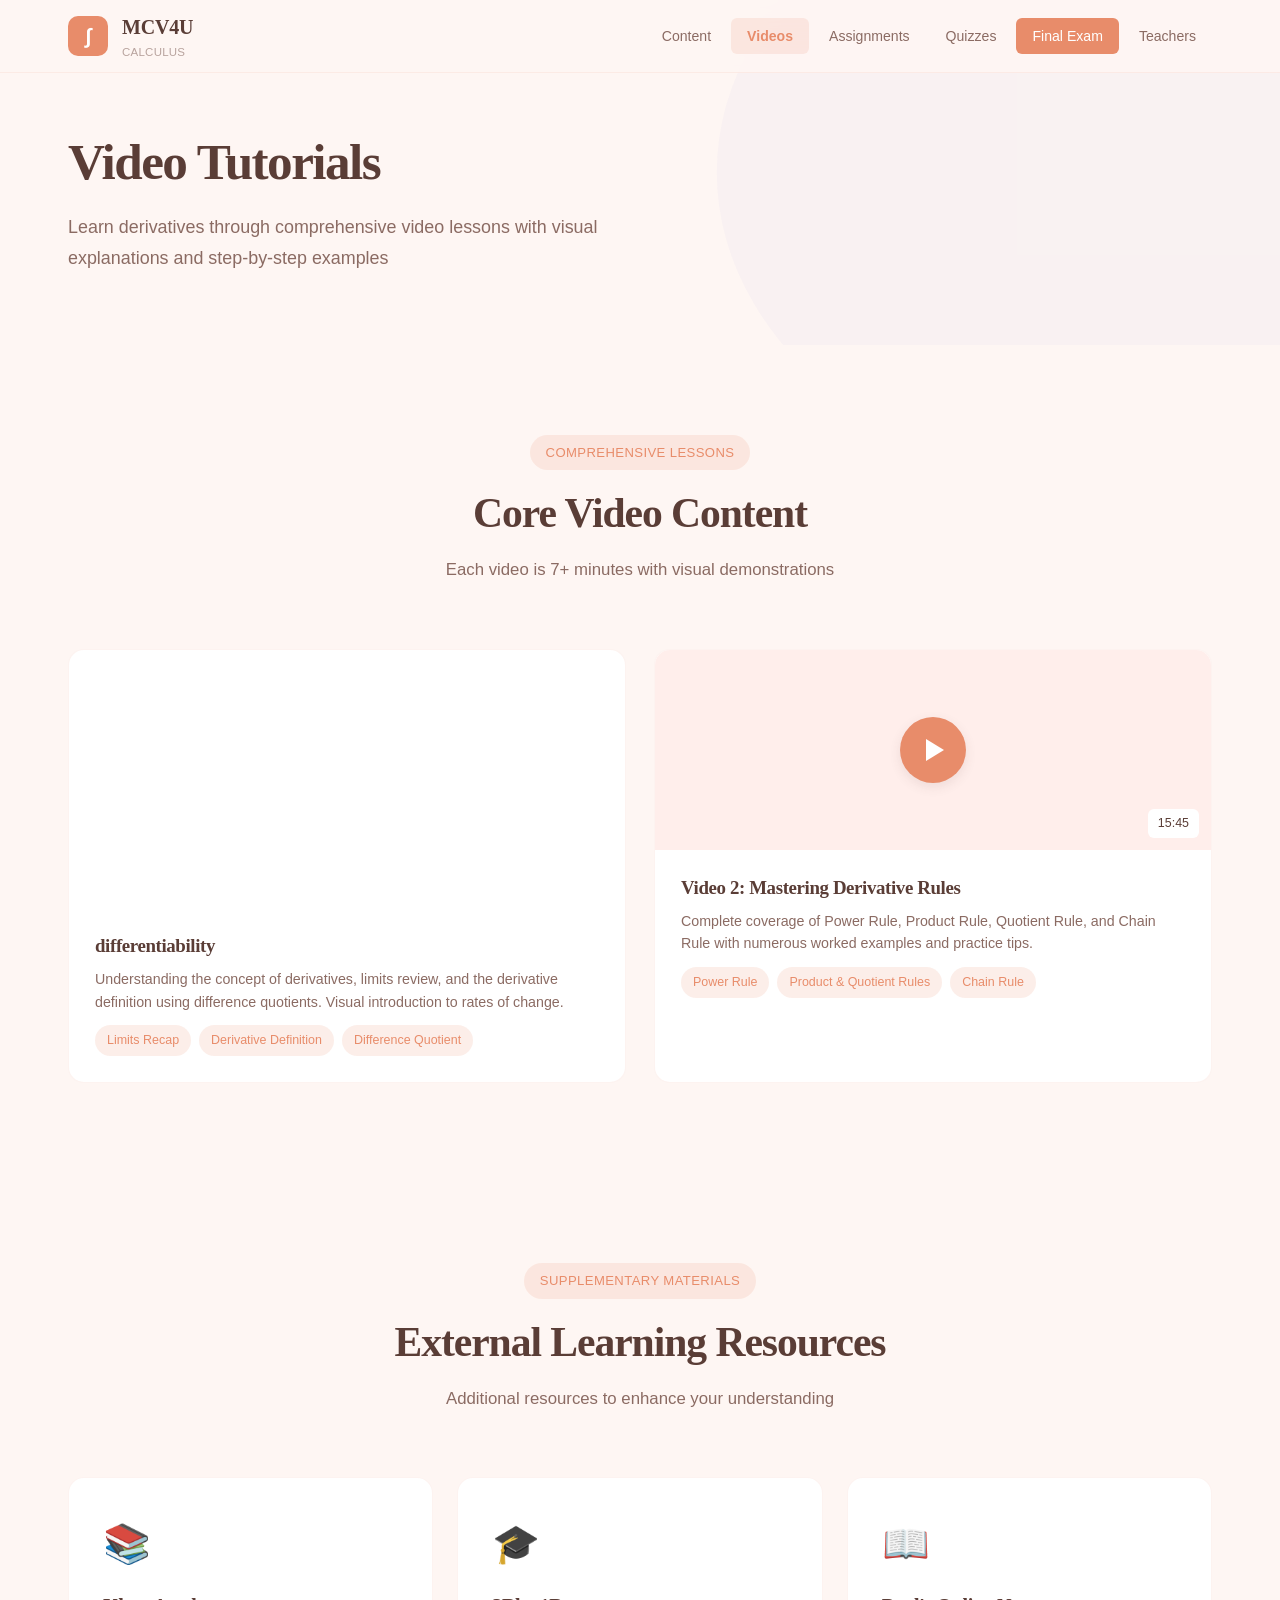
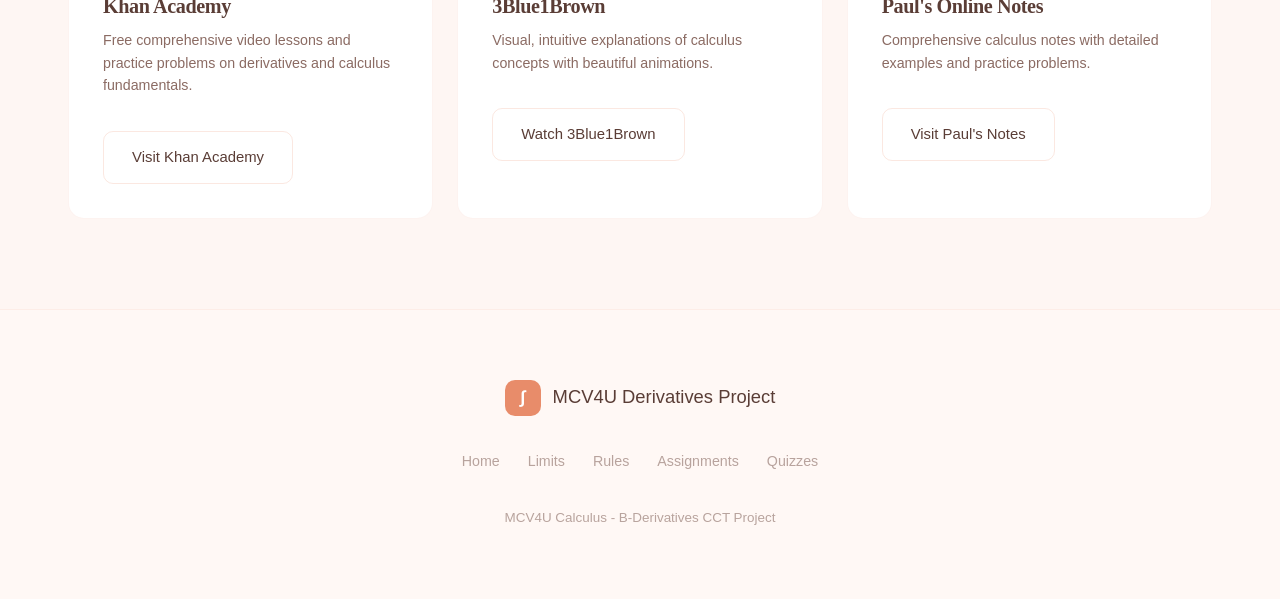
==== commit 857bf1f8: "feat(视频页面): 更新视频教程页面内容与布局 - 将视频1的占位符替换为实际YouTube嵌入 - 更新视频1标题为"differentiability" - 移除视频3和视频4的卡片 - 优化" ====
--- a/videos.html
+++ b/videos.html
@@ -1,11 +1,13 @@
 <!DOCTYPE html>
 <html lang="en">
+
 <head>
     <meta charset="UTF-8">
     <meta name="viewport" content="width=device-width, initial-scale=1.0">
     <title>Video Tutorials - MCV4U Derivatives</title>
     <link rel="stylesheet" href="css/style.css">
 </head>
+
 <body>
     <nav class="navbar">
         <div class="nav-container">
@@ -40,7 +42,8 @@
     <section class="page-hero">
         <div class="container">
             <h1>Video Tutorials</h1>
-            <p>Learn derivatives through comprehensive video lessons with visual explanations and step-by-step examples</p>
+            <p>Learn derivatives through comprehensive video lessons with visual explanations and step-by-step examples
+            </p>
         </div>
     </section>
 
@@ -54,13 +57,17 @@
 
             <div class="video-grid">
                 <div class="video-card">
-                    <div class="video-placeholder">
-                        <div class="play-btn" onclick="alert('Video 1: Introduction to Derivatives would play here')"></div>
-                        <span class="video-duration">12:30</span>
+                    <div class="video-embed">
+                        <iframe width="100%" height="250"
+                            src="https://www.youtube.com/embed/HTamvFvAu7w?si=mfZxc8vMyak352Fc"
+                            title="YouTube video player" frameborder="0"
+                            allow="accelerometer; autoplay; clipboard-write; encrypted-media; gyroscope; picture-in-picture; web-share"
+                            referrerpolicy="strict-origin-when-cross-origin" allowfullscreen></iframe>
                     </div>
                     <div class="video-info">
-                        <h3>Video 1: Introduction to Derivatives</h3>
-                        <p>Understanding the concept of derivatives, limits review, and the derivative definition using difference quotients. Visual introduction to rates of change.</p>
+                        <h3>differentiability</h3>
+                        <p>Understanding the concept of derivatives, limits review, and the derivative definition using
+                            difference quotients. Visual introduction to rates of change.</p>
                         <ul class="topic-list" style="margin-top: 12px;">
                             <li>Limits Recap</li>
                             <li>Derivative Definition</li>
@@ -76,43 +83,12 @@
                     </div>
                     <div class="video-info">
                         <h3>Video 2: Mastering Derivative Rules</h3>
-                        <p>Complete coverage of Power Rule, Product Rule, Quotient Rule, and Chain Rule with numerous worked examples and practice tips.</p>
+                        <p>Complete coverage of Power Rule, Product Rule, Quotient Rule, and Chain Rule with numerous
+                            worked examples and practice tips.</p>
                         <ul class="topic-list" style="margin-top: 12px;">
                             <li>Power Rule</li>
                             <li>Product & Quotient Rules</li>
                             <li>Chain Rule</li>
-                        </ul>
-                    </div>
-                </div>
-
-                <div class="video-card">
-                    <div class="video-placeholder">
-                        <div class="play-btn" onclick="alert('Video 3: Applications of Derivatives would play here')"></div>
-                        <span class="video-duration">18:20</span>
-                    </div>
-                    <div class="video-info">
-                        <h3>Video 3: Real-World Applications</h3>
-                        <p>Related rates, optimization problems, and motion applications. Learn how derivatives solve practical problems in physics and economics.</p>
-                        <ul class="topic-list" style="margin-top: 12px;">
-                            <li>Related Rates</li>
-                            <li>Optimization</li>
-                            <li>Curve Sketching</li>
-                        </ul>
-                    </div>
-                </div>
-
-                <div class="video-card">
-                    <div class="video-placeholder">
-                        <div class="play-btn" onclick="alert('Video 4: Advanced Differentiation would play here')"></div>
-                        <span class="video-duration">14:15</span>
-                    </div>
-                    <div class="video-info">
-                        <h3>Video 4: Advanced Differentiation</h3>
-                        <p>Trigonometric derivatives, exponential and logarithmic differentiation, and implicit differentiation techniques.</p>
-                        <ul class="topic-list" style="margin-top: 12px;">
-                            <li>Trig Derivatives</li>
-                            <li>Exp & Log Functions</li>
-                            <li>Implicit Differentiation</li>
                         </ul>
                     </div>
                 </div>
@@ -132,22 +108,26 @@
                 <div class="resource-card">
                     <div class="resource-icon">📚</div>
                     <h3>Khan Academy</h3>
-                    <p>Free comprehensive video lessons and practice problems on derivatives and calculus fundamentals.</p>
-                    <a href="https://www.khanacademy.org/math/ap-calculus-ab/ab-differentiation-1" target="_blank" class="btn btn-secondary" style="margin-top: 16px;">Visit Khan Academy</a>
+                    <p>Free comprehensive video lessons and practice problems on derivatives and calculus fundamentals.
+                    </p>
+                    <a href="https://www.khanacademy.org/math/ap-calculus-ab/ab-differentiation-1" target="_blank"
+                        class="btn btn-secondary" style="margin-top: 16px;">Visit Khan Academy</a>
                 </div>
 
                 <div class="resource-card">
                     <div class="resource-icon">🎓</div>
                     <h3>3Blue1Brown</h3>
                     <p>Visual, intuitive explanations of calculus concepts with beautiful animations.</p>
-                    <a href="https://www.youtube.com/playlist?list=PLZHQObOWTQDMsr9K-rj53DwVRMYO3t5Yr" target="_blank" class="btn btn-secondary" style="margin-top: 16px;">Watch 3Blue1Brown</a>
+                    <a href="https://www.youtube.com/playlist?list=PLZHQObOWTQDMsr9K-rj53DwVRMYO3t5Yr" target="_blank"
+                        class="btn btn-secondary" style="margin-top: 16px;">Watch 3Blue1Brown</a>
                 </div>
 
                 <div class="resource-card">
                     <div class="resource-icon">📖</div>
                     <h3>Paul's Online Notes</h3>
                     <p>Comprehensive calculus notes with detailed examples and practice problems.</p>
-                    <a href="https://tutorial.math.lamar.edu/Classes/CalcI/CalcI.aspx" target="_blank" class="btn btn-secondary" style="margin-top: 16px;">Visit Paul's Notes</a>
+                    <a href="https://tutorial.math.lamar.edu/Classes/CalcI/CalcI.aspx" target="_blank"
+                        class="btn btn-secondary" style="margin-top: 16px;">Visit Paul's Notes</a>
                 </div>
             </div>
         </div>
@@ -176,4 +156,5 @@
 
     <script src="js/main.js"></script>
 </body>
+
 </html>
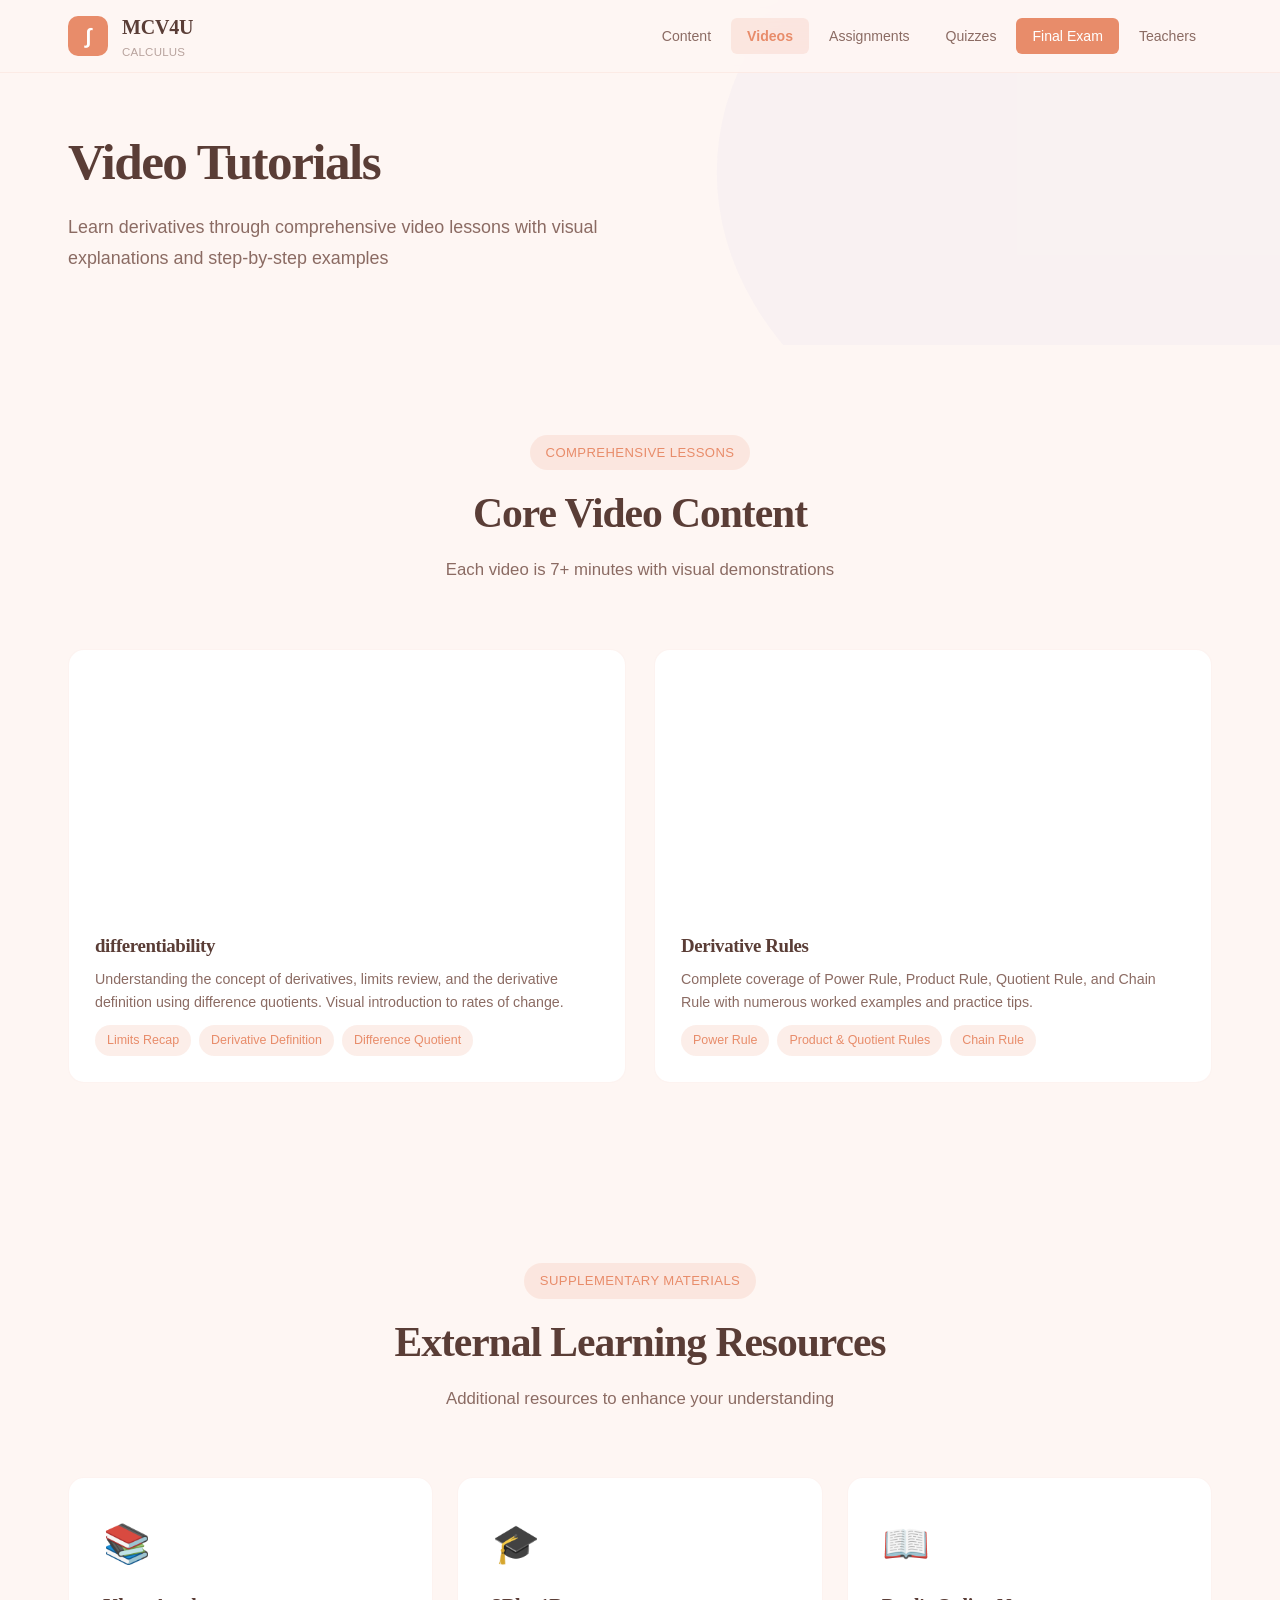
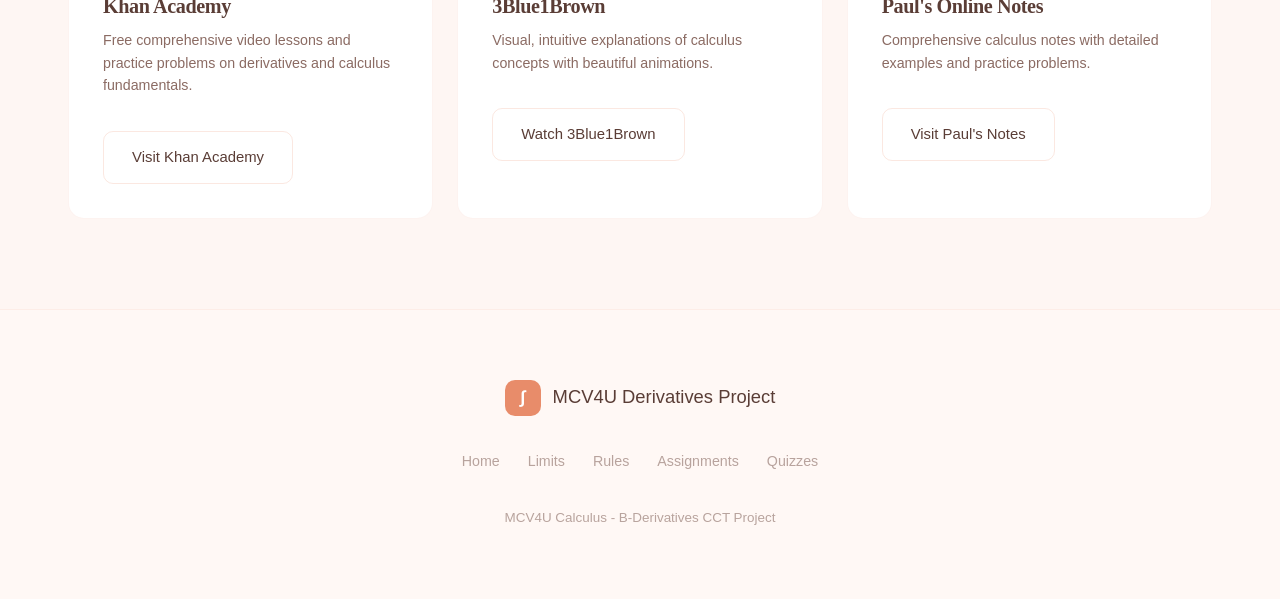
==== commit 086ba30e: "Update video2: add Bilibili embed and change title to Derivative Rules" ====
--- a/videos.html
+++ b/videos.html
@@ -77,12 +77,14 @@
                 </div>
 
                 <div class="video-card">
-                    <div class="video-placeholder">
-                        <div class="play-btn" onclick="alert('Video 2: Derivative Rules would play here')"></div>
-                        <span class="video-duration">15:45</span>
+                    <div class="video-embed">
+                        <iframe
+                            src="//player.bilibili.com/player.html?isOutside=true&aid=116503336917591&bvid=BV1w9RjB9Ern&cid=38030476138&p=1"
+                            scrolling="no" border="0" frameborder="no" framespacing="0" allowfullscreen="true"
+                            width="100%" height="250"></iframe>
                     </div>
                     <div class="video-info">
-                        <h3>Video 2: Mastering Derivative Rules</h3>
+                        <h3>Derivative Rules</h3>
                         <p>Complete coverage of Power Rule, Product Rule, Quotient Rule, and Chain Rule with numerous
                             worked examples and practice tips.</p>
                         <ul class="topic-list" style="margin-top: 12px;">
